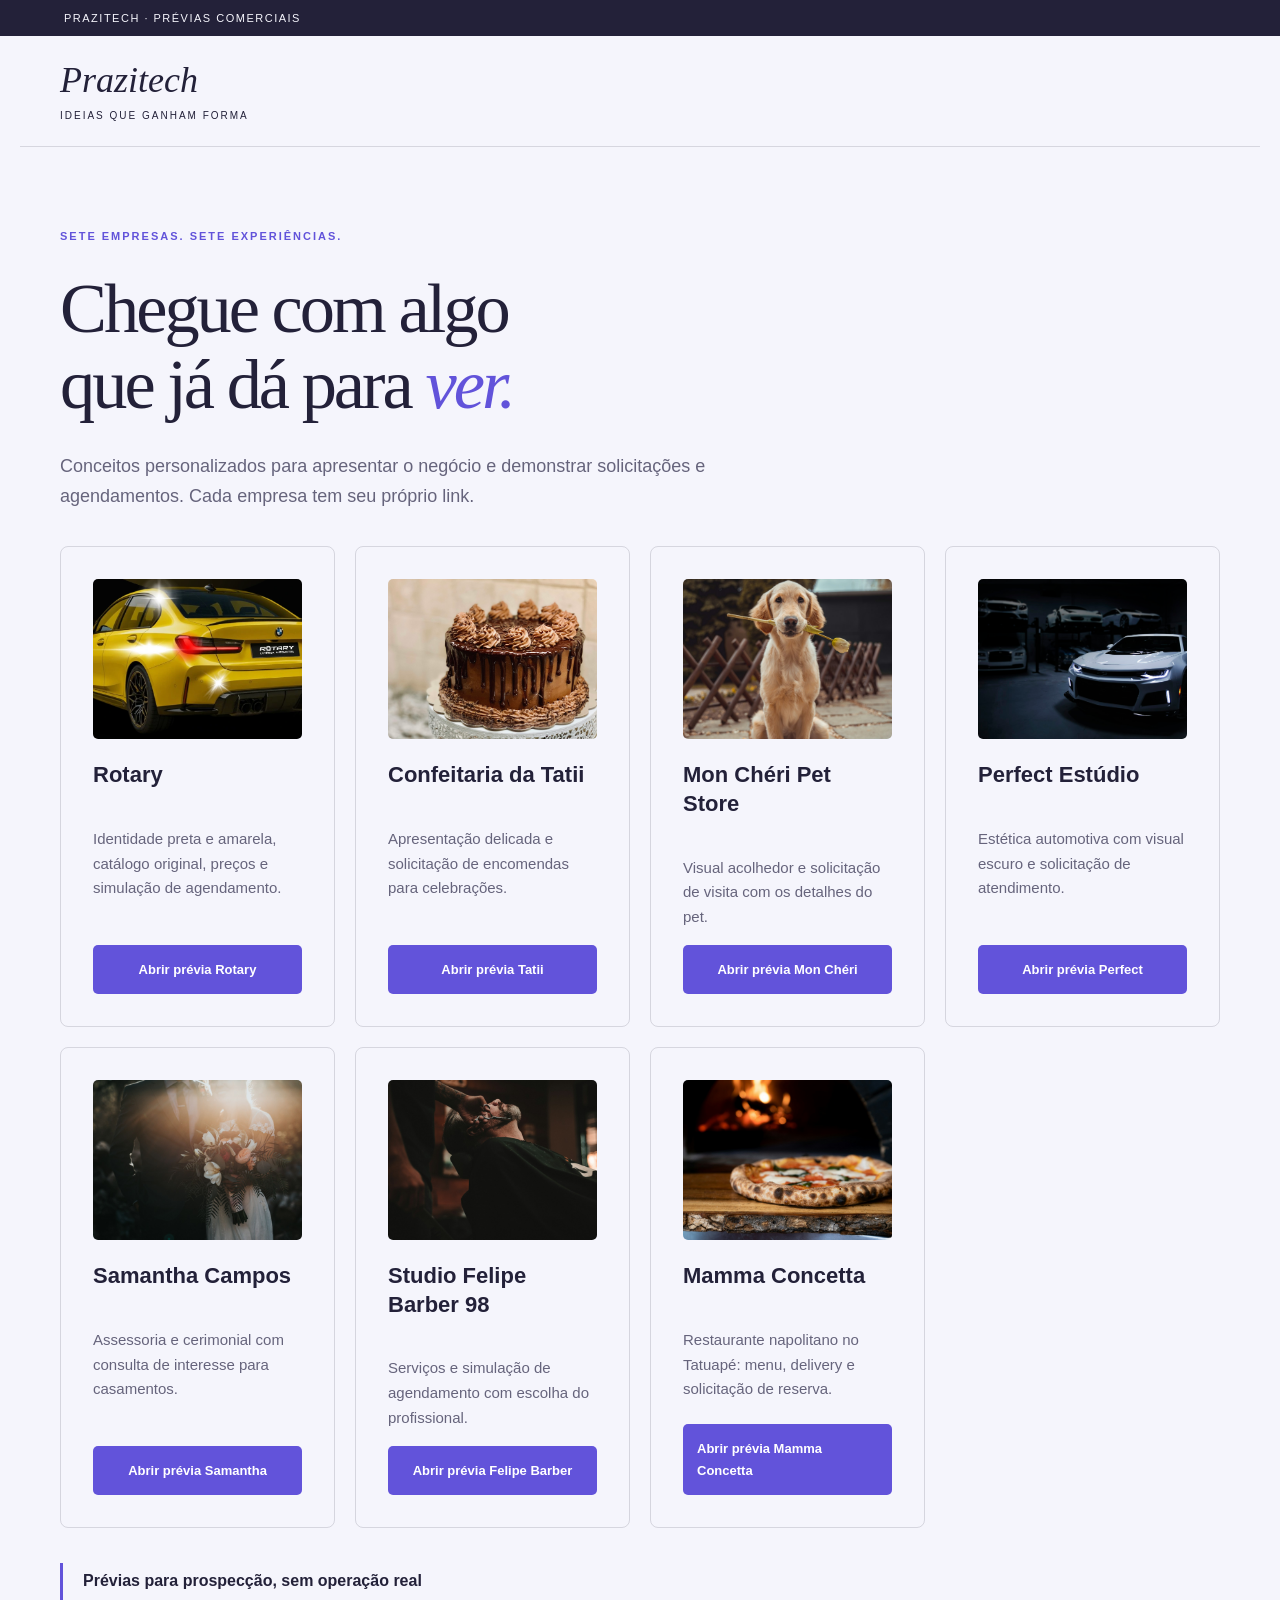
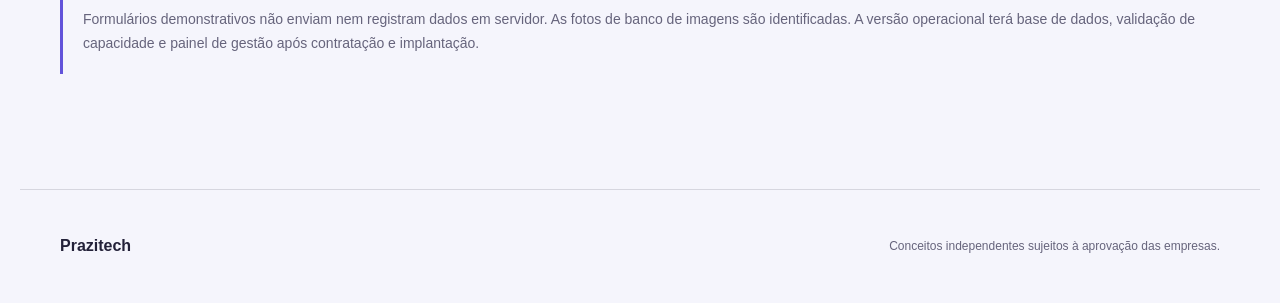
==== index.html @ 38720632 "Add seven client website previews and interactive demos" ====
<!doctype html><html lang="pt-BR"><head><meta charset="utf-8"><meta name="viewport" content="width=device-width,initial-scale=1"><meta name="robots" content="noindex,nofollow"><title>Prazitech — Prévias comerciais</title><link rel="stylesheet" href="preview.css"></head><body style="--accent:#6253da;--bg:#f5f5fc;--ink:#232139;--muted:#66647c"><div class="ribbon">PRAZITECH · PRÉVIAS COMERCIAIS</div><header><strong class="brand">Prazitech<small>IDEIAS QUE GANHAM FORMA</small></strong></header><main class="section"><p class="eyebrow">SETE EMPRESAS. SETE EXPERIÊNCIAS.</p><h1>Chegue com algo<br>que já dá para <em>ver.</em></h1><p class="lead">Conceitos personalizados para apresentar o negócio e demonstrar solicitações e agendamentos. Cada empresa tem seu próprio link.</p><div class="cards" style="grid-template-columns:repeat(auto-fit,minmax(250px,1fr))"><article><img src="assets/hero.webp" alt="Carro do catálogo Rotary" style="width:100%;height:160px;object-fit:cover;border-radius:5px"><h3>Rotary</h3><p>Identidade preta e amarela, catálogo original, preços e simulação de agendamento.</p><a class="btn" style="color:white;text-decoration:none;padding:14px" href="rotary/">Abrir prévia Rotary</a></article><article><img src="assets/cake.jpg" alt="Bolo ilustrativo" style="width:100%;height:160px;object-fit:cover;border-radius:5px"><h3>Confeitaria da Tatii</h3><p>Apresentação delicada e solicitação de encomendas para celebrações.</p><a class="btn" style="color:white;text-decoration:none;padding:14px" href="tatii/">Abrir prévia Tatii</a></article><article><img src="assets/dog.jpg" alt="Cachorro ilustrativo" style="width:100%;height:160px;object-fit:cover;border-radius:5px"><h3>Mon Chéri Pet Store</h3><p>Visual acolhedor e solicitação de visita com os detalhes do pet.</p><a class="btn" style="color:white;text-decoration:none;padding:14px" href="mon-cheri/">Abrir prévia Mon Chéri</a></article><article><img src="assets/car.jpg" alt="Automóvel ilustrativo" style="width:100%;height:160px;object-fit:cover;border-radius:5px"><h3>Perfect Estúdio</h3><p>Estética automotiva com visual escuro e solicitação de atendimento.</p><a class="btn" style="color:white;text-decoration:none;padding:14px" href="perfect/">Abrir prévia Perfect</a></article><article><img src="assets/wedding.jpg" alt="Casamento ilustrativo" style="width:100%;height:160px;object-fit:cover;border-radius:5px"><h3>Samantha Campos</h3><p>Assessoria e cerimonial com consulta de interesse para casamentos.</p><a class="btn" style="color:white;text-decoration:none;padding:14px" href="samantha/">Abrir prévia Samantha</a></article><article><img src="assets/barber.jpg" alt="Barbearia ilustrativa" style="width:100%;height:160px;object-fit:cover;border-radius:5px"><h3>Studio Felipe Barber 98</h3><p>Serviços e simulação de agendamento com escolha do profissional.</p><a class="btn" style="color:white;text-decoration:none;padding:14px" href="felipe-barber/">Abrir prévia Felipe Barber</a></article><article><img src="mamma-concetta/assets/pizza.jpg" alt="Pizza ilustrativa" style="width:100%;height:160px;object-fit:cover;border-radius:5px"><h3>Mamma Concetta</h3><p>Restaurante napolitano no Tatuapé: menu, delivery e solicitação de reserva.</p><a class="btn" style="color:white;text-decoration:none;padding:14px" href="mamma-concetta/">Abrir prévia Mamma Concetta</a></article></div><div class="aside"><strong>Prévias para prospecção, sem operação real</strong><p>Formulários demonstrativos não enviam nem registram dados em servidor. As fotos de banco de imagens são identificadas. A versão operacional terá base de dados, validação de capacidade e painel de gestão após contratação e implantação.</p></div></main><footer><strong>Prazitech</strong><p>Conceitos independentes sujeitos à aprovação das empresas.</p></footer></body></html>
---- preview.css ----
*{box-sizing:border-box}html{scroll-behavior:smooth}body{margin:0;background:var(--bg);color:var(--ink);font:16px/1.65 Arial,Helvetica,sans-serif}a{color:inherit;text-decoration:none}button,input,textarea,select{font:inherit}a,button,input,select,textarea{outline-offset:5px}button{cursor:pointer}header,.section,.hero,footer{max-width:1240px;margin:auto}.ribbon{background:var(--ink);color:var(--bg);padding:9px 5%;font-size:11px;letter-spacing:1.5px;display:flex;justify-content:space-between}.ribbon span{letter-spacing:0;opacity:.8}.brand{font:italic 36px Georgia,serif;line-height:1.1}.brand small{font:10px Arial,sans-serif;letter-spacing:2px;display:block;margin-top:9px}.perfect .brand{font-family:Arial;font-weight:900;font-style:italic}.mon-cheri .brand{font-family:Georgia;font-style:normal}.btn{display:inline-flex;align-items:center;justify-content:center;background:var(--accent);color:white;border:0;border-radius:5px;padding:15px 22px;font-size:14px;font-weight:bold;transition:filter .2s,transform .2s}.btn:hover{filter:brightness(1.15);transform:translateY(-2px)}header{padding:25px 40px;display:flex;align-items:center;justify-content:space-between;gap:25px;border-bottom:1px solid color-mix(in srgb,var(--ink) 15%,transparent)}nav{display:flex;gap:25px;font-size:14px}.hero{display:grid;grid-template-columns:1fr 1fr;gap:70px;padding:65px 40px 80px;align-items:center}.eyebrow{font-size:11px;font-weight:bold;letter-spacing:2px;color:var(--accent);margin:0 0 25px}h1{font:normal clamp(48px,5.5vw,76px)/1.08 Georgia,serif;letter-spacing:-3px;margin:20px 0 30px}.perfect h1{font-family:Arial;font-weight:900;text-transform:uppercase;font-size:clamp(50px,6.7vw,90px)}.mon-cheri h1{font-family:Georgia;letter-spacing:-2px}em{color:var(--accent);font-weight:normal}h2{font:normal clamp(35px,4vw,51px)/1.13 Georgia,serif;letter-spacing:-1.5px}h3{font-size:22px;line-height:1.3}.lead{font-size:18px;color:var(--muted);max-width:650px;margin:0 0 30px}.caption{font-size:12px;color:var(--muted);margin-top:23px}figure{position:relative;margin:0}figure>img{width:100%;height:510px;object-fit:cover;border-radius:180px 180px 8px 8px}.mon-cheri figure>img{border-radius:45% 45% 12px 12px;object-position:center 35%}.perfect figure>img{border-radius:0;height:480px;object-position:45%}.perfect .hero{gap:35px}.seal{position:absolute;bottom:60px;left:-28px;background:var(--accent);color:white;border-radius:50%;width:135px;height:135px;display:flex;align-items:center;justify-content:center;flex-direction:column;font:italic 26px Georgia;transform:rotate(-9deg)}.seal small{font:8px Arial;letter-spacing:1px;margin-top:10px}figcaption{color:var(--muted);font-size:11px;margin-top:12px;line-height:1.4}.section{padding:80px 40px}.discover{border-top:1px solid color-mix(in srgb,var(--ink) 15%,transparent)}.section-head{display:flex;gap:50px;align-items:center;justify-content:space-between;margin-bottom:25px}.section-head>p{max-width:420px;color:var(--muted)}.cards{display:grid;grid-template-columns:repeat(3,1fr);gap:20px;margin-top:35px}.cards article{border:1px solid color-mix(in srgb,var(--ink) 15%,transparent);border-radius:8px;padding:32px;display:flex;flex-direction:column}.cards article>p{color:var(--muted);font-size:15px}.cards article>a{font-size:13px;margin-top:auto;padding-top:20px;text-decoration:underline;color:var(--accent)}.mini{text-transform:uppercase;letter-spacing:3px;font-size:10px;color:var(--accent)}.price-note{display:flex;align-items:center;gap:30px;margin-top:35px;padding:25px 0;border-top:1px solid color-mix(in srgb,var(--ink) 15%,transparent)}.price-note strong{white-space:nowrap;color:var(--accent)}.price-note p{font-size:13px;color:var(--muted);margin:0}.planner{display:grid;grid-template-columns:1fr 1fr;gap:75px}.planner>div>p{color:var(--muted)}.aside{border-left:3px solid var(--accent);padding:5px 0 5px 20px;margin:35px 0}.aside p{font-size:14px;color:var(--muted)}form{padding:32px;background:color-mix(in srgb,var(--accent) 5%,var(--bg));border:1px solid color-mix(in srgb,var(--ink) 15%,transparent);border-radius:10px}.badge{font-size:10px;letter-spacing:2px;color:var(--accent);font-weight:bold}label{display:block;font-size:14px;margin:18px 0 7px}.fields{display:grid;grid-template-columns:1fr 1fr;gap:15px}.fields>div{min-width:0}input,textarea,select{width:100%;min-height:46px;padding:11px;border-radius:5px;border:1px solid color-mix(in srgb,var(--ink) 25%,transparent);color:var(--ink);background:var(--bg);font-size:16px}select{appearance:none;background-image:url("data:image/svg+xml,%3Csvg xmlns='http://www.w3.org/2000/svg' width='16' height='16'%3E%3Cpath d='m4 6 4 4 4-4' stroke='%23888' fill='none' stroke-width='2'/%3E%3C/svg%3E");background-repeat:no-repeat;background-position:right 10px center;padding-right:30px}form>.btn{margin-top:20px;width:100%}#output{border-top:1px solid var(--accent);margin-top:30px}#output p{font-size:13px;color:var(--muted)}#copy{width:100%;background:transparent;border:1px solid var(--accent);color:var(--accent);padding:12px;border-radius:5px;margin-top:15px}.contact{text-align:center;border-top:1px solid color-mix(in srgb,var(--ink) 15%,transparent)}.contact>p{color:var(--muted)}.contact .btn{margin-top:20px}footer{padding:35px 40px;border-top:1px solid color-mix(in srgb,var(--ink) 15%,transparent);display:flex;align-items:center;justify-content:space-between;gap:30px}footer p,footer a{font-size:12px;color:var(--muted)}footer a{text-decoration:underline}.table-wrap{overflow-x:auto;margin:30px 0}table{border-collapse:collapse;width:100%;font-size:14px;text-align:left}th,td{padding:17px;border-bottom:1px solid color-mix(in srgb,var(--ink) 20%,transparent);min-width:150px}th{color:var(--accent)}@media(max-width:800px){.ribbon{flex-direction:column;text-align:center;font-size:9px}.ribbon span{font-size:10px}header{padding:22px}header .btn{font-size:12px;padding:12px;max-width:145px}.brand{font-size:29px}.brand small{font-size:8px;max-width:150px}nav{display:none}.hero{grid-template-columns:1fr;padding:40px 24px 55px;gap:35px}h1{font-size:53px;letter-spacing:-2px}.lead{font-size:17px}figure>img{height:380px}.perfect figure>img{height:320px}.seal{left:-10px;width:110px;height:110px;bottom:55px;font-size:24px}.section{padding:55px 24px}.section-head{display:block}.cards{grid-template-columns:1fr}.planner{grid-template-columns:1fr;gap:25px}.cards article{padding:27px}.price-note{display:block}.price-note p{margin-top:10px}form{padding:23px}footer{padding:30px 24px;flex-direction:column;align-items:start;gap:10px}.fields{gap:10px}h2{font-size:38px}}
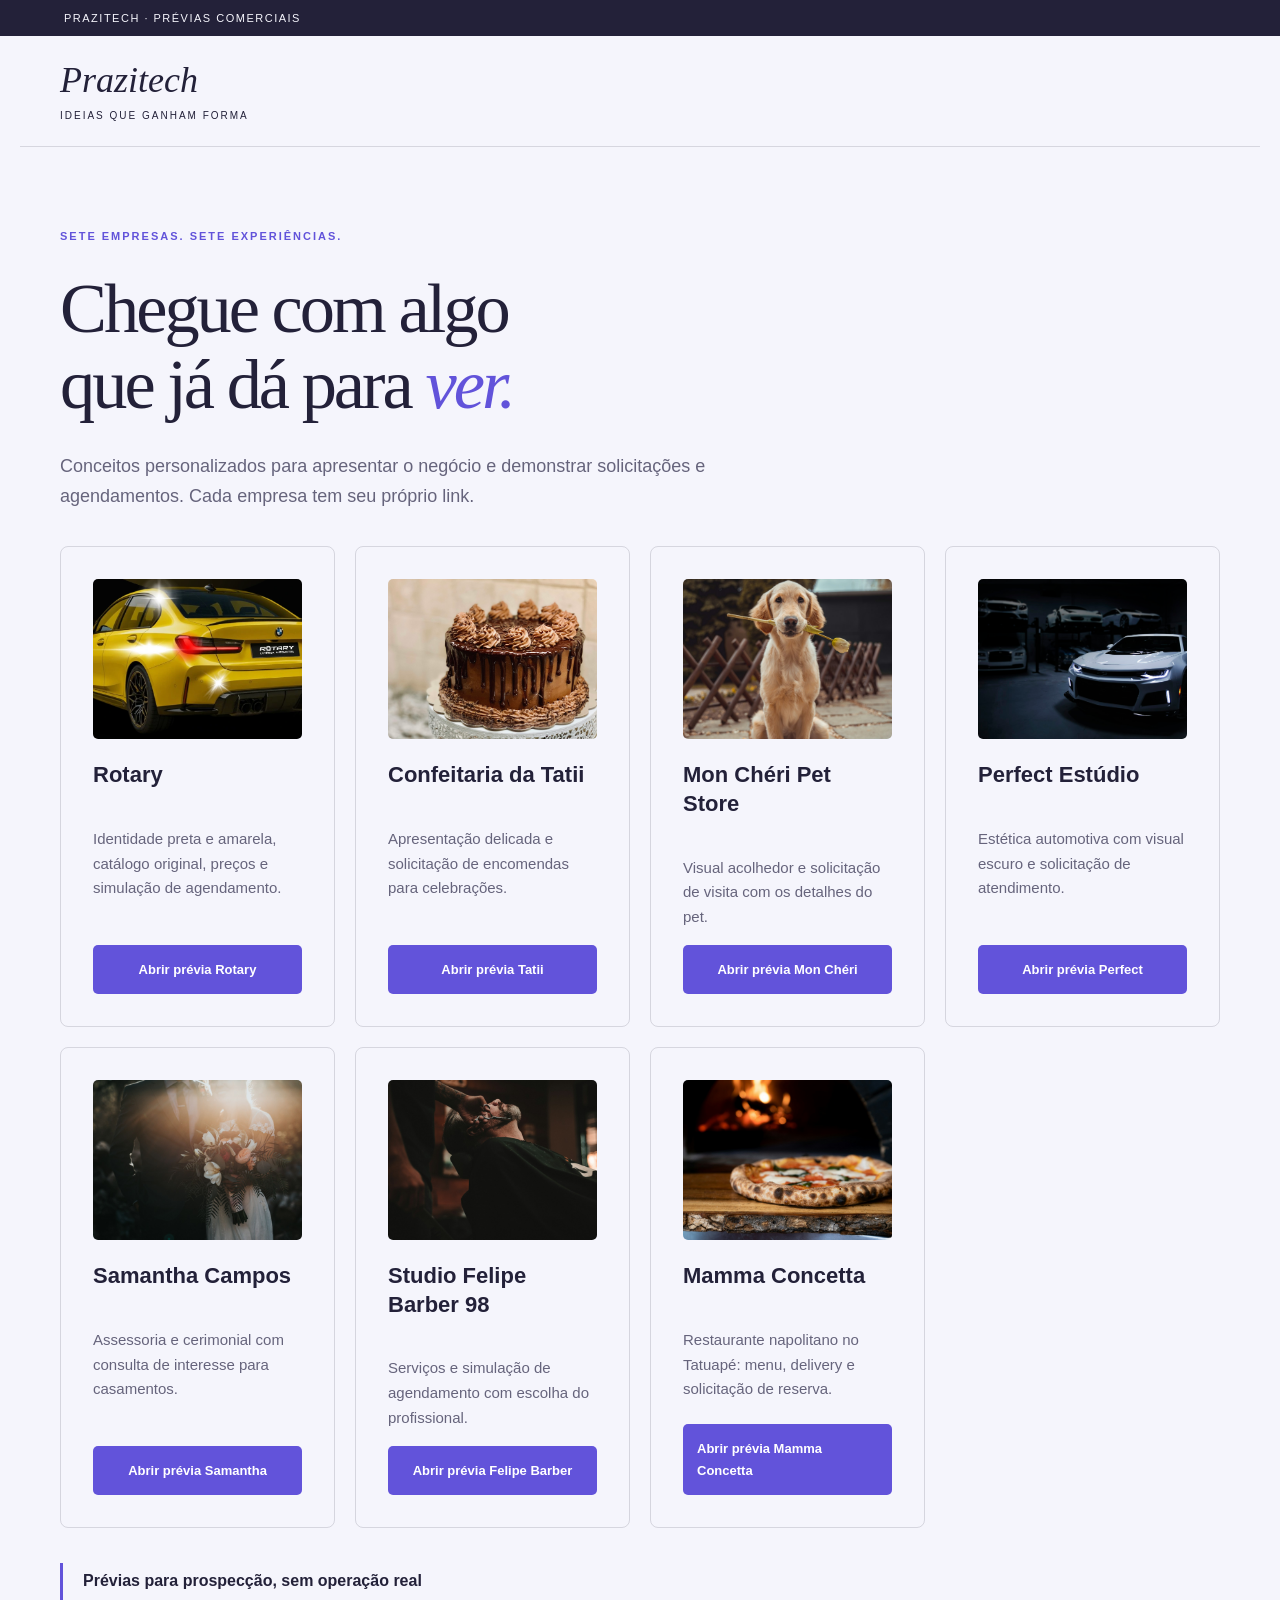
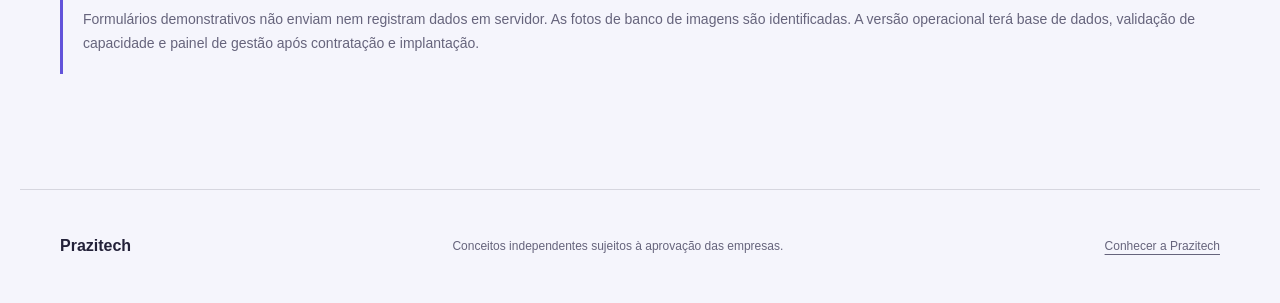
==== commit 8816dfa8: "Link Prazitech footer buttons to portfolio" ====
--- a/index.html
+++ b/index.html
@@ -1 +1 @@
-<!doctype html><html lang="pt-BR"><head><meta charset="utf-8"><meta name="viewport" content="width=device-width,initial-scale=1"><meta name="robots" content="noindex,nofollow"><title>Prazitech — Prévias comerciais</title><link rel="stylesheet" href="preview.css"></head><body style="--accent:#6253da;--bg:#f5f5fc;--ink:#232139;--muted:#66647c"><div class="ribbon">PRAZITECH · PRÉVIAS COMERCIAIS</div><header><strong class="brand">Prazitech<small>IDEIAS QUE GANHAM FORMA</small></strong></header><main class="section"><p class="eyebrow">SETE EMPRESAS. SETE EXPERIÊNCIAS.</p><h1>Chegue com algo<br>que já dá para <em>ver.</em></h1><p class="lead">Conceitos personalizados para apresentar o negócio e demonstrar solicitações e agendamentos. Cada empresa tem seu próprio link.</p><div class="cards" style="grid-template-columns:repeat(auto-fit,minmax(250px,1fr))"><article><img src="assets/hero.webp" alt="Carro do catálogo Rotary" style="width:100%;height:160px;object-fit:cover;border-radius:5px"><h3>Rotary</h3><p>Identidade preta e amarela, catálogo original, preços e simulação de agendamento.</p><a class="btn" style="color:white;text-decoration:none;padding:14px" href="rotary/">Abrir prévia Rotary</a></article><article><img src="assets/cake.jpg" alt="Bolo ilustrativo" style="width:100%;height:160px;object-fit:cover;border-radius:5px"><h3>Confeitaria da Tatii</h3><p>Apresentação delicada e solicitação de encomendas para celebrações.</p><a class="btn" style="color:white;text-decoration:none;padding:14px" href="tatii/">Abrir prévia Tatii</a></article><article><img src="assets/dog.jpg" alt="Cachorro ilustrativo" style="width:100%;height:160px;object-fit:cover;border-radius:5px"><h3>Mon Chéri Pet Store</h3><p>Visual acolhedor e solicitação de visita com os detalhes do pet.</p><a class="btn" style="color:white;text-decoration:none;padding:14px" href="mon-cheri/">Abrir prévia Mon Chéri</a></article><article><img src="assets/car.jpg" alt="Automóvel ilustrativo" style="width:100%;height:160px;object-fit:cover;border-radius:5px"><h3>Perfect Estúdio</h3><p>Estética automotiva com visual escuro e solicitação de atendimento.</p><a class="btn" style="color:white;text-decoration:none;padding:14px" href="perfect/">Abrir prévia Perfect</a></article><article><img src="assets/wedding.jpg" alt="Casamento ilustrativo" style="width:100%;height:160px;object-fit:cover;border-radius:5px"><h3>Samantha Campos</h3><p>Assessoria e cerimonial com consulta de interesse para casamentos.</p><a class="btn" style="color:white;text-decoration:none;padding:14px" href="samantha/">Abrir prévia Samantha</a></article><article><img src="assets/barber.jpg" alt="Barbearia ilustrativa" style="width:100%;height:160px;object-fit:cover;border-radius:5px"><h3>Studio Felipe Barber 98</h3><p>Serviços e simulação de agendamento com escolha do profissional.</p><a class="btn" style="color:white;text-decoration:none;padding:14px" href="felipe-barber/">Abrir prévia Felipe Barber</a></article><article><img src="mamma-concetta/assets/pizza.jpg" alt="Pizza ilustrativa" style="width:100%;height:160px;object-fit:cover;border-radius:5px"><h3>Mamma Concetta</h3><p>Restaurante napolitano no Tatuapé: menu, delivery e solicitação de reserva.</p><a class="btn" style="color:white;text-decoration:none;padding:14px" href="mamma-concetta/">Abrir prévia Mamma Concetta</a></article></div><div class="aside"><strong>Prévias para prospecção, sem operação real</strong><p>Formulários demonstrativos não enviam nem registram dados em servidor. As fotos de banco de imagens são identificadas. A versão operacional terá base de dados, validação de capacidade e painel de gestão após contratação e implantação.</p></div></main><footer><strong>Prazitech</strong><p>Conceitos independentes sujeitos à aprovação das empresas.</p></footer></body></html>
+<!doctype html><html lang="pt-BR"><head><meta charset="utf-8"><meta name="viewport" content="width=device-width,initial-scale=1"><meta name="robots" content="noindex,nofollow"><title>Prazitech — Prévias comerciais</title><link rel="stylesheet" href="preview.css"></head><body style="--accent:#6253da;--bg:#f5f5fc;--ink:#232139;--muted:#66647c"><div class="ribbon">PRAZITECH · PRÉVIAS COMERCIAIS</div><header><strong class="brand">Prazitech<small>IDEIAS QUE GANHAM FORMA</small></strong></header><main class="section"><p class="eyebrow">SETE EMPRESAS. SETE EXPERIÊNCIAS.</p><h1>Chegue com algo<br>que já dá para <em>ver.</em></h1><p class="lead">Conceitos personalizados para apresentar o negócio e demonstrar solicitações e agendamentos. Cada empresa tem seu próprio link.</p><div class="cards" style="grid-template-columns:repeat(auto-fit,minmax(250px,1fr))"><article><img src="assets/hero.webp" alt="Carro do catálogo Rotary" style="width:100%;height:160px;object-fit:cover;border-radius:5px"><h3>Rotary</h3><p>Identidade preta e amarela, catálogo original, preços e simulação de agendamento.</p><a class="btn" style="color:white;text-decoration:none;padding:14px" href="rotary/">Abrir prévia Rotary</a></article><article><img src="assets/cake.jpg" alt="Bolo ilustrativo" style="width:100%;height:160px;object-fit:cover;border-radius:5px"><h3>Confeitaria da Tatii</h3><p>Apresentação delicada e solicitação de encomendas para celebrações.</p><a class="btn" style="color:white;text-decoration:none;padding:14px" href="tatii/">Abrir prévia Tatii</a></article><article><img src="assets/dog.jpg" alt="Cachorro ilustrativo" style="width:100%;height:160px;object-fit:cover;border-radius:5px"><h3>Mon Chéri Pet Store</h3><p>Visual acolhedor e solicitação de visita com os detalhes do pet.</p><a class="btn" style="color:white;text-decoration:none;padding:14px" href="mon-cheri/">Abrir prévia Mon Chéri</a></article><article><img src="assets/car.jpg" alt="Automóvel ilustrativo" style="width:100%;height:160px;object-fit:cover;border-radius:5px"><h3>Perfect Estúdio</h3><p>Estética automotiva com visual escuro e solicitação de atendimento.</p><a class="btn" style="color:white;text-decoration:none;padding:14px" href="perfect/">Abrir prévia Perfect</a></article><article><img src="assets/wedding.jpg" alt="Casamento ilustrativo" style="width:100%;height:160px;object-fit:cover;border-radius:5px"><h3>Samantha Campos</h3><p>Assessoria e cerimonial com consulta de interesse para casamentos.</p><a class="btn" style="color:white;text-decoration:none;padding:14px" href="samantha/">Abrir prévia Samantha</a></article><article><img src="assets/barber.jpg" alt="Barbearia ilustrativa" style="width:100%;height:160px;object-fit:cover;border-radius:5px"><h3>Studio Felipe Barber 98</h3><p>Serviços e simulação de agendamento com escolha do profissional.</p><a class="btn" style="color:white;text-decoration:none;padding:14px" href="felipe-barber/">Abrir prévia Felipe Barber</a></article><article><img src="mamma-concetta/assets/pizza.jpg" alt="Pizza ilustrativa" style="width:100%;height:160px;object-fit:cover;border-radius:5px"><h3>Mamma Concetta</h3><p>Restaurante napolitano no Tatuapé: menu, delivery e solicitação de reserva.</p><a class="btn" style="color:white;text-decoration:none;padding:14px" href="mamma-concetta/">Abrir prévia Mamma Concetta</a></article></div><div class="aside"><strong>Prévias para prospecção, sem operação real</strong><p>Formulários demonstrativos não enviam nem registram dados em servidor. As fotos de banco de imagens são identificadas. A versão operacional terá base de dados, validação de capacidade e painel de gestão após contratação e implantação.</p></div></main><footer><strong>Prazitech</strong><p>Conceitos independentes sujeitos à aprovação das empresas.</p><p><a href="https://prazitech.com.br/portfolio/" target="_blank" rel="noopener noreferrer" style="color:inherit;text-decoration:underline;text-underline-offset:4px">Conhecer a Prazitech</a></p></footer></body></html>
